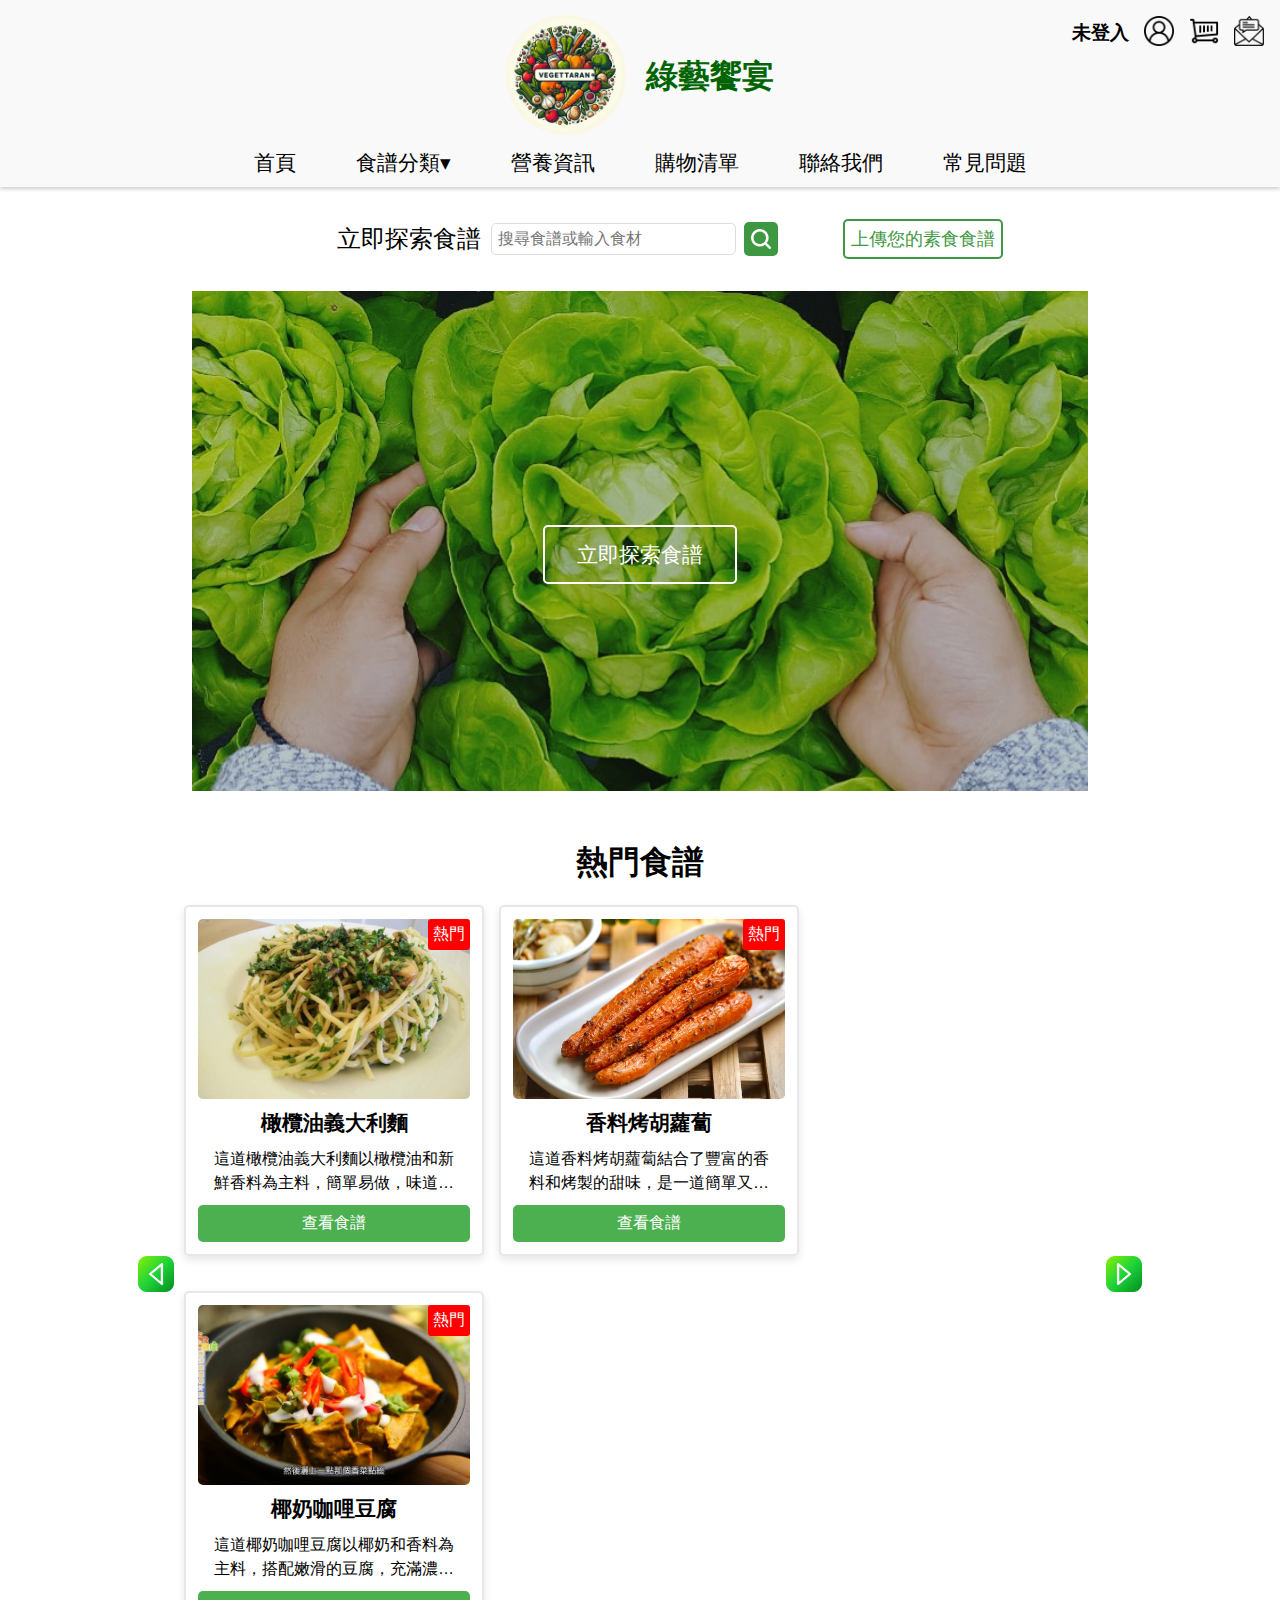
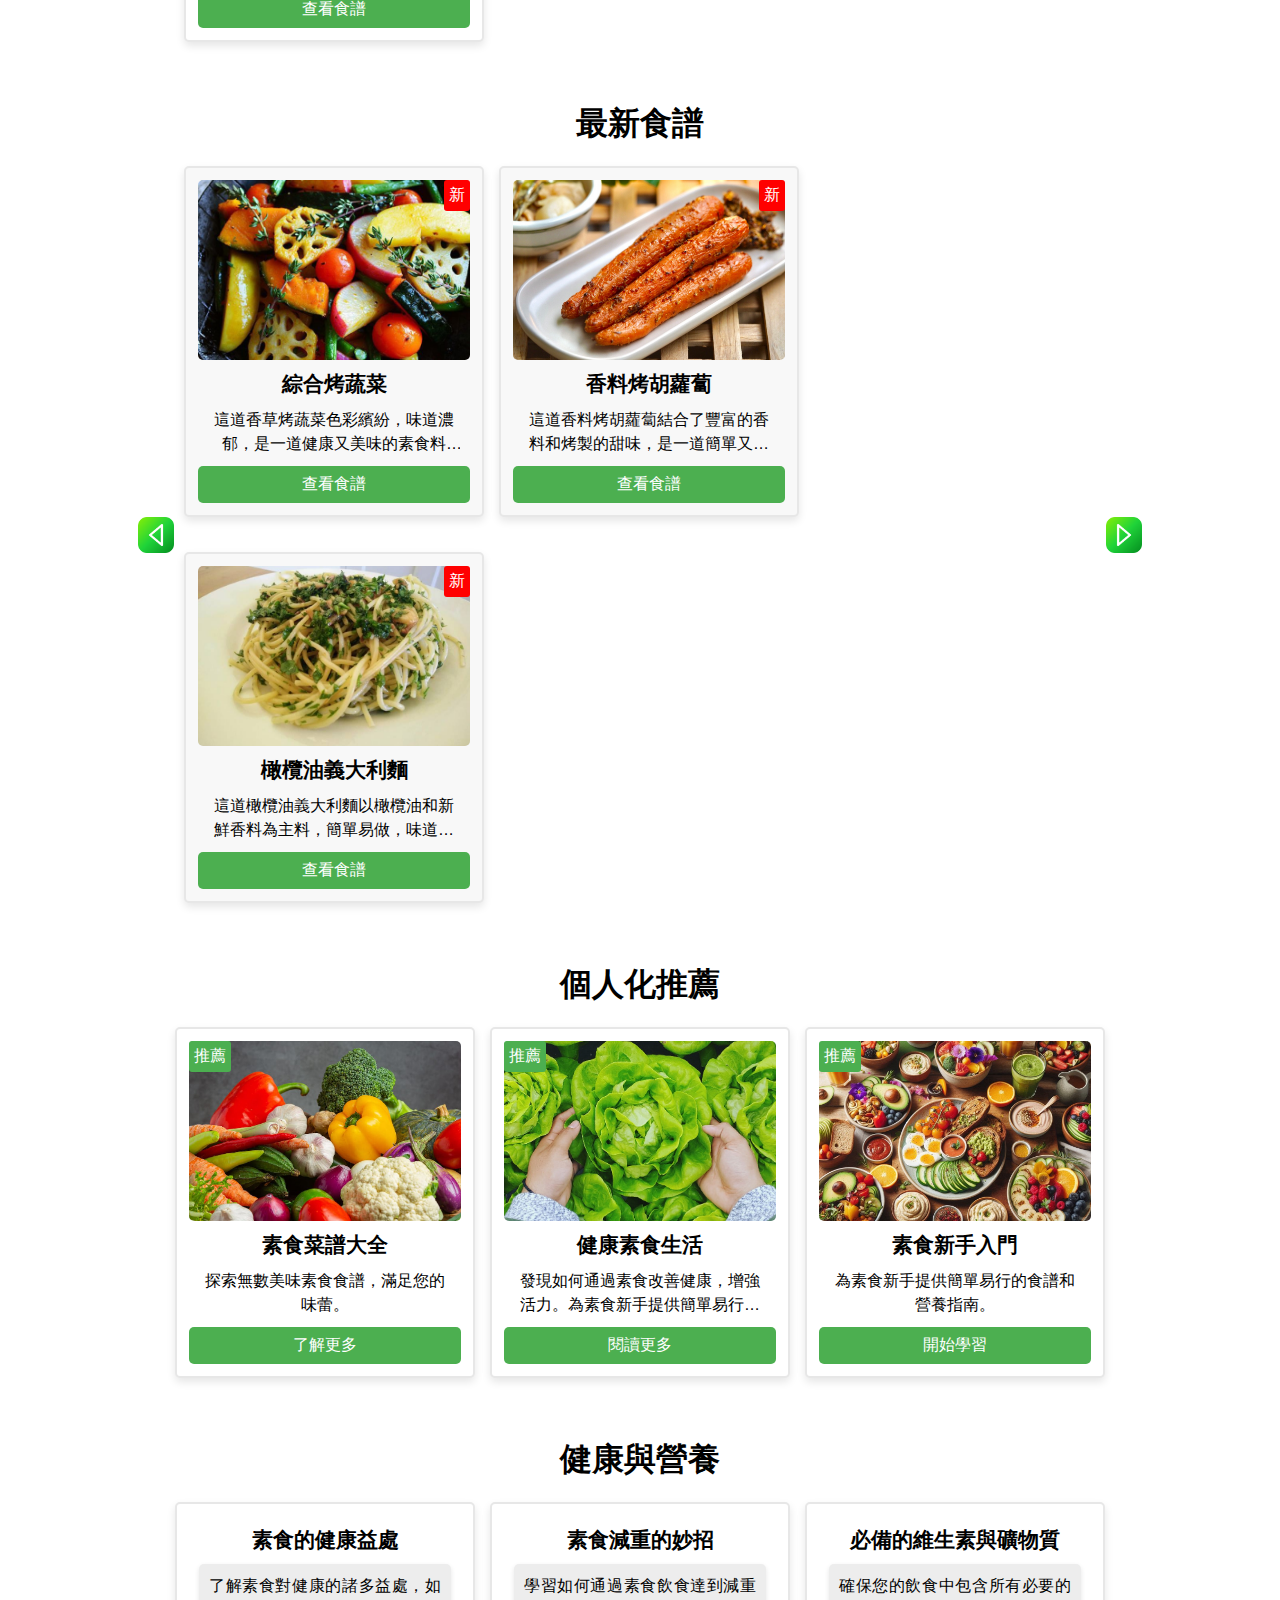
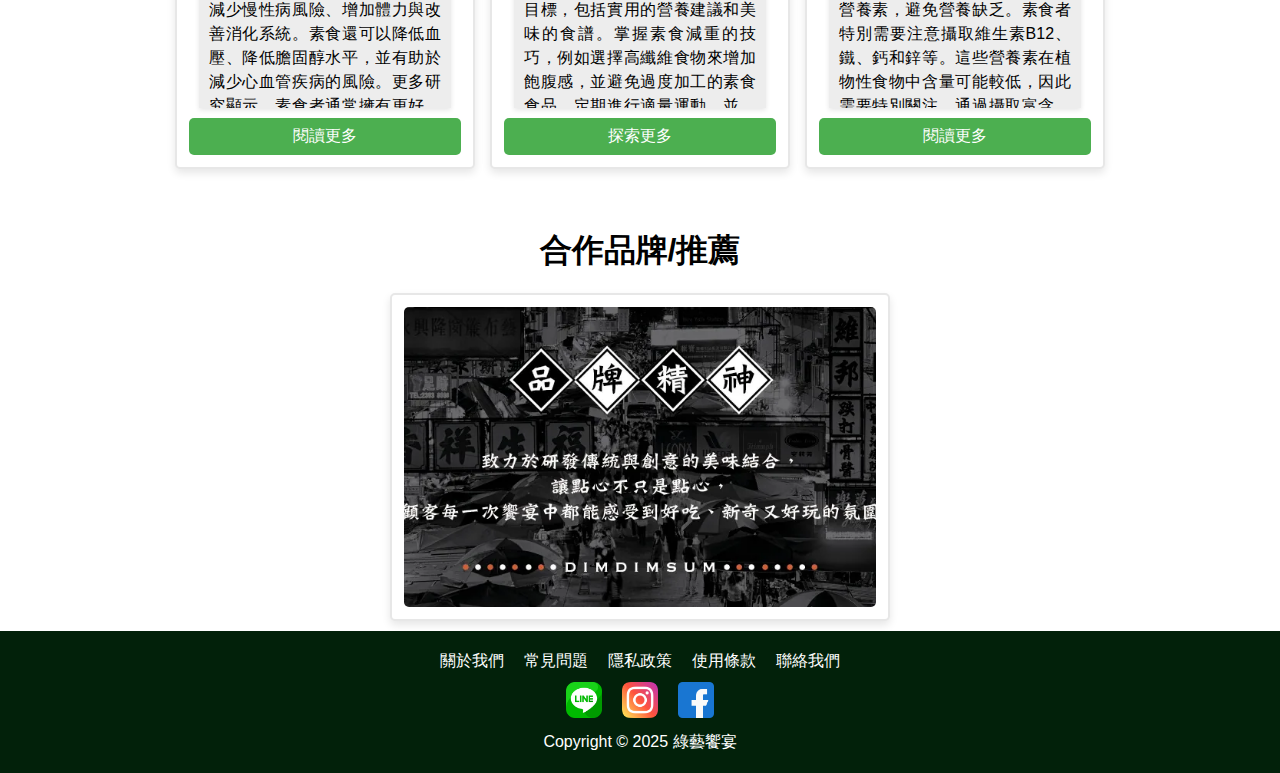
==== index.html @ 337c8415 "修正首頁" ====
<!DOCTYPE html>
<html lang="zh-Hant">

<head>
    <meta charset="UTF-8">
    <meta name="viewport" content="width=device-width, initial-scale=1.0">
    <meta name="description" content="綠藝饗宴 - 最佳素食食譜平台">
    <title>首頁 - 綠藝饗宴</title>
    <link rel="stylesheet" href="./CSS/style.css">
</head>

<body>
    <!-- 頁首 -->
    <header>
        <!-- Modal Container 透過點擊按鈕開啟 登入、註冊 視窗 -->
        <div class="modal-container">
            <!-- 登入 Modal -->
            <div id="login-modal" class="modal">
                <div class="modal-content">
                    <button class="close-btn" aria-label="Close">&times;</button>
                    <h2>登入</h2>
                    <form id="login-form">
                        <div class="form-group">
                            <label for="login-email">電子郵件:</label>
                            <input type="email" id="login-email" maxlength="100" required>
                        </div>
                        <div class="form-group">
                            <label for="login-password">密碼:</label>
                            <input type="password" id="login-password" maxlength="20" required>
                        </div>
                        <button type="submit" class="btn-primary">登入</button>
                    </form>
                    <p>尚未註冊嗎？ <button id="show-register">註冊</button></p>
                </div>
            </div>

            <!-- 註冊 Modal -->
            <div id="register-modal" class="modal">
                <div class="modal-content">
                    <button class="close-btn" aria-label="Close">&times;</button>
                    <h2>註冊</h2>
                    <form id="register-form">
                        <div class="form-group">
                            <label for="reg-username">姓名:</label>
                            <input type="text" id="reg-username" maxlength="20" required>
                        </div>
                        <div class="form-group">
                            <label for="reg-email">電子郵件:</label>
                            <input type="email" id="reg-email" maxlength="50" required>
                            <span id="email-error" class="error-message"></span>
                        </div>
                        <div class="form-group">
                            <label for="reg-password">密碼:</label>
                            <input type="password" id="reg-password" maxlength="20" required>
                        </div>
                        <div class="form-group">
                            <label for="reg-password">確認密碼:</label>
                            <input type="password" id="confirm-password" maxlength="20" required>
                        </div>
                        <button type="submit" class="btn-primary">註冊</button>
                    </form>
                    <p>已有帳號？ <button id="show-login">登入</button></p>
                </div>
            </div>
        </div>

        <!-- 透過點擊按鈕開啟 垃圾桶 -->
        <div id="trash-modal" class="modal">
            <div class="modal-content">
                <button class="close-btn" aria-label="Close">&times;</button>
                <div id="trash-recipes"><!-- 動態生成多個 trash-item 項目 --></div>
            </div>
        </div>

        <!-- 導覽列 -->
        <nav class="nav-container">

            <!-- 漢堡按鈕 -->
            <div id="hamburger-menu">
                <span></span>
                <span></span>
                <span></span>
            </div>

            <!-- 第一列 -->
            <div class="member-menu">
                <span class="login-status"></span>
                <button class="login-out"></button>
                <button class="login-register">
                    <img class="login-singup" src="./img/icons/user.png" alt="登入註冊" />
                    <span class="tooltip">登入註冊</span>
                </button>
                <button class="shopping-cart">
                    <img src="./img/icons/shopping-cart.png" alt="購物車">
                    <span class="tooltip">購物車</span>
                </button>
                <button class="message">
                    <img src="./img/icons/message.png" alt="聯絡我們">
                    <span class="tooltip">聯絡我們</span>
                </button>
            </div>

            <!-- 第二列 -->
            <div class="logo-container">
                <a href="./index.html"><img class="logo" src="./img/vegetable_LOGO.jpg" alt="綠藝饗宴 LOGO"></a>
                <a href="./index.html">
                    <h1 class="site-title">綠藝饗宴</h1>
                </a>
            </div>

            <!-- 第三列 -->
            <div class="menu-container">
                <ul class="main-menu">
                    <li><a href="./index.html">首頁</a></li>
                    <li id="dropdown" class="dropdown">
                        <a href="#" class="recipe-category">食譜分類<span class="arrow">&#9662;</span></a>
                        <ul class="submenu">
                            <li><a href="./HTML/recipeSelector.html?category=早餐">早餐</a></li>
                            <li><a href="./HTML/recipeSelector.html?category=飯">飯</a></li>
                            <li><a href="./HTML/recipeSelector.html?category=麵">麵</a></li>
                            <li><a href="./HTML/recipeSelector.html?category=米粉">米粉</a></li>
                            <li><a href="./HTML/recipeSelector.html?category=蔬菜">蔬菜</a></li>
                            <li><a href="./HTML/recipeSelector.html?category=鹹點">鹹點</a></li>
                            <li><a href="./HTML/recipeSelector.html?category=甜點">甜點</a></li>
                        </ul>
                    </li>
                    <li class="submenu-open"><a href="#">營養資訊</a></li>
                    <li><a href="#">購物清單</a></li>
                    <li><a href="#">聯絡我們</a></li>
                    <li><a href="#">常見問題</a></li>
                </ul>
            </div>

            <!-- 介面小於768px 整合選單 -->
            <div class="combint-background"></div>
            <div class="combint-menu">
                <!-- 第一列: 會員相關選單 -->
                <ul class="combint">
                    <li></li>
                    <li class="combint-status"><span class="login-status"></span><button class="login-out">登出</button>
                    </li>
                    <li class="member">
                        <button class="login-register">
                            <img class="login-singup" src="./img/icons/user.png" alt="登入註冊" />
                            <span class="user-state tooltip">登入註冊</span>
                        </button>
                        <button class="shopping-cart">
                            <img src="./img/icons/shopping-cart.png" alt="購物車">
                            <span class="tooltip">購物車</span>
                        </button>
                        <button class="message">
                            <img src="./img/icons/message.png" alt="聯絡我們">
                            <span class="tooltip">聯絡我們</span>
                        </button>
                    </li>
                    <!-- 第三列: 原本的主選單 -->
                    <div class="main">
                        <li><a href="./index.html">首頁</a></li>
                        <li id="dropdown-btn">
                            <a href="#" class="recipe-category">食譜分類&#9662;</a>
                            <ul class="submenu">
                                <li><a href="./HTML/recipeSelector.html?category=早餐">早餐</a></li>
                                <li><a href="./HTML/recipeSelector.html?category=飯">飯</a></li>
                                <li><a href="./HTML/recipeSelector.html?category=麵">麵</a></li>
                                <li><a href="./HTML/recipeSelector.html?category=米粉">米粉</a></li>
                                <li><a href="./HTML/recipeSelector.html?category=蔬菜">蔬菜</a></li>
                                <li><a href="./HTML/recipeSelector.html?category=鹹點">鹹點</a></li>
                                <li><a href="./HTML/recipeSelector.html?category=甜點">甜點</a></li>
                            </ul>
                        </li>
                        <li class="submenu-open"><a href="#">營養資訊</a></li>
                        <li><a href="#">購物清單</a></li>
                        <li><a href="#">聯絡我們</a></li>
                        <li><a href="#">常見問題</a></li>
                    </div>
                </ul>
            </div>

        </nav>

        <!-- 第四列 -->
        <div class="recipe-actions">
            <!-- 搜尋區塊 -->
            <div class="search-container">
                <label>立即探索食譜</label>
                <form id="globalSearchForm">
                    <input type="text" id="search-input" name="search" placeholder="搜尋食譜或輸入食材" />
                    <button type="button" id="clear-btn" aria-label="清除">×</button>
                    <button type="submit" id="search-btn">
                        <img class="search-icon" src="./img/icons/search.png" alt="搜尋" />
                    </button>
                </form>
            </div>
            <!-- 上傳食譜 -->
            <a class="upload-button" href="./HTML/uploadRecipe.html">上傳您的素食食譜</a>
        </div>

        <!-- 主打橫幅 -->
        <div class="hero-banner">
            <div class="overlay"></div>
            <div class="hero-content">
                <a href="./HTML/recipeSelector.html" class="cta-button">立即探索食譜</a>
            </div>
        </div>
    </header>

    <!-- 主內容 -->
    <div class="content-container">

        <!-- 熱門食譜 -->
        <section class="recommended-recipes">
            <h3>熱門食譜</h3>
            <div class="recipe-cards-container">
                <img class="prev-button" src="./img/icons/left-arrow.png" alt="">
                <div class="recipe-cards" id="top-recipe-container"><!-- 動態建立熱門食譜卡片 --></div>
                <img class="next-button" src="./img/icons/right-arrow.png" alt="">
            </div>
        </section>

        <!-- 最新食譜 -->
        <section class="new-recipes">
            <h3>最新食譜</h3>
            <div class="recipe-cards-container">
                <img class="new-prev-button" src="./img/icons/left-arrow.png" alt="">
                <div class="recipe-cards" id="new-recipe-container"><!-- 動態建立最新食譜卡片 --></div>
                <img class="new-next-button" src="./img/icons/right-arrow.png" alt="">
            </div>
        </section>

        <!-- 個人化推薦 -->
        <section class="personalized-recommendations">
            <h3>個人化推薦</h3>
            <!-- 推薦卡片 -->
            <div class="recommendation-cards">
                <!-- 推薦卡片 1 -->
                <div class="recommendation-card">
                    <img src="./img/vegetable_container1.jpg" alt="素食菜譜">
                    <h4>素食菜譜大全</h4>
                    <p>探索無數美味素食食譜，滿足您的味蕾。</p>
                    <a href="#" class="recommendation-link">了解更多</a>
                </div>
                <!-- 推薦卡片 2 -->
                <div class="recommendation-card">
                    <img src="./img/banner1.jpeg" alt="健康生活">
                    <h4>健康素食生活</h4>
                    <p>發現如何通過素食改善健康，增強活力。為素食新手提供簡單易行的食譜和營養指南。</p>
                    <a href="#" class="recommendation-link">閱讀更多</a>
                </div>
                <!-- 推薦卡片 3 -->
                <div class="recommendation-card">
                    <img src="./img/breakfast01.jpg" alt="素食新手">
                    <h4>素食新手入門</h4>
                    <p>為素食新手提供簡單易行的食譜和營養指南。</p>
                    <a href="#" class="recommendation-link">開始學習</a>
                </div>
            </div>
        </section>

        <!-- 健康與營養 -->
        <section class="health-nutrition">
            <h3>健康與營養</h3>
            <div class="health-articles">
                <!-- 健康文章 1 -->
                <div class="health-article">
                    <h4>素食的健康益處</h4>
                    <p>了解素食對健康的諸多益處，如減少慢性病風險、增加體力與改善消化系統。素食還可以降低血壓、降低膽固醇水平，並有助於減少心血管疾病的風險。更多研究顯示，素食者通常擁有更好的心理健康狀況，降低焦慮和抑鬱的發生率。
                    </p>
                    <a href="#" class="article-link">閱讀更多</a>
                </div>
                <!-- 健康文章 2 -->
                <div class="health-article">
                    <h4>素食減重的妙招</h4>
                    <p>學習如何通過素食飲食達到減重目標，包括實用的營養建議和美味的食譜。掌握素食減重的技巧，例如選擇高纖維食物來增加飽腹感，並避免過度加工的素食食品。定期進行適量運動，並結合均衡的素食飲食，您將能夠更快實現理想體重。
                    </p>
                    <a href="#" class="article-link">探索更多</a>
                </div>
                <!-- 健康文章 3 -->
                <div class="health-article">
                    <h4>必備的維生素與礦物質</h4>
                    <p>確保您的飲食中包含所有必要的營養素，避免營養缺乏。素食者特別需要注意攝取維生素B12、鐵、鈣和鋅等。這些營養素在植物性食物中含量可能較低，因此需要特別關注。通過攝取富含這些營養素的食物或考慮補充劑，您可以保持健康和活力。
                    </p>
                    <a href="#" class="article-link">閱讀更多</a>
                </div>
                <!-- 健康文章 4 -->
                <!-- <div class="health-article">
                    <h4>素食飲食中的蛋白質來源</h4>
                    <p>發現最佳的植物性蛋白質來源，幫助您維持健康、強壯的身體。植物性蛋白質豐富的食物包括豆類、堅果、種子、全穀類和豆腐等。這些食物不僅富含蛋白質，還含有其他重要的營養素，如纖維、維生素和礦物質。瞭解如何均衡攝取這些食物，確保您每天獲得足夠的蛋白質和營養。
                    </p>
                    <a href="#" class="article-link">了解更多</a>
                </div> -->
            </div>
        </section>

        <!-- 合作品牌/推薦 -->
        <section class="partners">
            <h3>合作品牌/推薦</h3>
            <div class="partner-logos">
                <!-- 合作品牌 -->
                <div class="partner-logo">
                    <img src="./img/1296x.jpg" alt="合作品牌">
                </div>
                <!-- 添加更多合作品牌 -->
            </div>
        </section>
    </div>

    <!-- 回到頂部按鈕 -->
    <img id="back-to-top" class="up-arrow" src="./img/icons/up-arrow_11044298.png" alt="回到頂部">

    <!-- 頁尾 -->
    <footer>
        <div class="footer-container">
            <div class="footer-links"> <a href="#">關於我們</a> <a href="#">常見問題</a> <a href="#">隱私政策</a> <a
                    href="#">使用條款</a> <a href="#">聯絡我們</a> </div>
            <div class="social-media-icons"> <a href="#"><img class="icon" style="color: green;"
                        src="./img/icons/line.png" alt="Line"></a> <a href="#"><img class="icon" style="color: green;"
                        src="./img/icons/instagram.png" alt="Instagram"></a> <a href="#"><img class="icon"
                        style="color: green;" src="./img/icons/facebook.png" alt="Facebook"></a> </div>
            <p>Copyright &copy; 2025 綠藝饗宴</p>
        </div>
    </footer>
    <script src="./JS/index.js"></script>
</body>

</html>
---- CSS/style.css ----
@import './all.css';
/* 共同樣式 */

/* 內容區塊 */
.content-container {
    margin: 0 10%;
}

/* 主打橫幅 */
.hero-banner {
    background-image: url('../img/banner1.jpeg');
    height: 500px;
    background-size: cover;
    background-position: center;
    position: relative;
    margin: 0 15%;
}

/* 遮罩效果 */
.overlay {
    position: absolute;
    top: 0;
    left: 0;
    right: 0;
    bottom: 0;
    background: rgba(0, 0, 0, 0.2);
}

.hero-content {
    position: relative;
    top: 50%;
    text-align: center;
}

/* 主打橫幅按鈕 */
.cta-button {
    z-index: 10;
    color: white;
    background-color: transparent;
    border: 2px solid white;
    padding: 16px 32px;
    text-decoration: none;
    font-size: 1.3em;
    border-radius: 5px;
}

.cta-button:hover {
    background-color: #327a35;
    transition: background-color 0.5s;
}

/* 卡片設定 */
.cards-container {
    position: relative;
    display: flex;
    align-items: center;
    justify-content: center;
}

section {
    margin-top: 40px;
}
section h3 {
    font-size: 2em;
    margin: 10px;
}

.recipe-cards-container {
    display: flex;
    align-items: center;
}

.prev-button,
.next-button,
.new-prev-button,
.new-next-button {
    width: 40px;
    margin: 0 10px;
}

.recommended-recipes,
.new-recipes,
.personalized-recommendations,
.health-nutrition,
.partners {
    display: flex;
    flex-direction: column;
    align-items: center;
    text-align: center;
}

.recipe-cards,
.new-recipe-cards,
.recommendation-cards,
.health-articles,
.partner-logos {
    display: flex;
    flex-wrap: wrap;
    gap: 15px;
}

.recipe-card,
.new-recipe-card,
.recommendation-card,
.health-article {
    margin: 10px 0;
    padding: 12px;
    border: 2px solid #e7e7e7;
    border-radius: 5px;
    width: 300px;
    background-color: white;
    display: flex;
    flex-direction: column;
    justify-content: space-between;
    box-shadow: 0 4px 8px rgba(0, 0, 0, 0.1);
}

.partner-logo {
    margin: 10px 0;
    padding: 12px;
    border: 2px solid #e7e7e7;
    border-radius: 5px;
    width: 500px;
    background-color: white;
    display: flex;
    flex-direction: column;
    justify-content: space-between;
    box-shadow: 0 4px 8px rgba(0, 0, 0, 0.1);
}

.recipe-card:hover,
.new-recipe-card:hover,
.recommendation-card:hover,
.health-article:hover,
.partner-logo:hover {
    box-shadow: 0 8px 16px rgba(0, 0, 0, 0.2);
}

.recipe-card h4,
.new-recipe-card h4,
.recommendation-card h4,
.health-article h4,
.partner-logo h4 {
    font-size: 1.3em;
    margin-top: 10px;
}

.recipe-card p,
.new-recipe-card p,
.recommendation-card p,
.partner-logo p {
    margin: 10px;

    max-height: 3em;
    /* 每行 1.5em */
    line-height: 1.5em;

    display: -webkit-box;
    -webkit-line-clamp: 2;
    -webkit-box-orient: vertical;
    overflow: hidden;
}

.health-article p {
    margin: 10px;
    padding: 10px;
    text-align: justify;
    line-height: 1.5;
    /* 增加行間距 */
    background-color: #ededed;
    border-radius: 5px 5px 0 0;
    box-shadow: 0 2px 5px rgba(0, 0, 0, 0.1);

    max-height: 9em;
    /* 6 行，每行 1.5em */
    display: -webkit-box;
    -webkit-line-clamp: 6;
    -webkit-box-orient: vertical;
    overflow: hidden;
}

.recipe-card img,
.new-recipe-card img,
.recommendation-card img {
    width: 100%;
    height: 180px;
    border-radius: 5px;
    object-fit: cover;
    transition: transform 0.3s ease, filter 0.3s ease;
}

.partner-logo img {
    width: 100%;
    height: 300px;
    border-radius: 5px;
    object-fit: cover;
    transition: transform 0.3s ease, filter 0.3s ease;
}

.image-not-found {
    border: 1px solid #ccc;
}

.recipe-card:hover img,
.new-recipe-card:hover img,
.partner-logo:hover img {
    transform: scale(1.03);
    filter: brightness(1.05);
}

.recipe-link,
.post-link,
.recommendation-link,
.article-link,
.partner-link {
    text-decoration: none;
    background-color: #4CAF50;
    color: white;
    padding: 8px;
    border-radius: 5px;
    margin-top: auto;
    transition: background-color 0.3s, transform 0.3s;
}

/* 卡片切換按鈕 */
.prev-button,
.next-button,
.new-prev-button,
.new-next-button {
    width: 36px;
    cursor: pointer;
}

/* 熱門食譜 */
.recipe-card {
    position: relative;
}

.recipe-card::after {
    content: "熱門";
    color: white;
    background-color: red;
    padding: 5px;
    border-radius: 3px;
    position: absolute;
    top: 12px;
    right: 12px;
}

/* 最新食譜 */
.new-recipe-card {
    position: relative;
    background-color: #f8f8f8;
}

.new-recipe-card::after {
    content: "新";
    color: white;
    background-color: red;
    padding: 5px;
    border-radius: 3px;
    position: absolute;
    top: 12px;
    right: 12px;
}

/* 個人化推薦 */
.recommendation-card {
    transition: transform 0.3s ease;
}

.recommendation-card:hover {
    transform: translateY(-5px);
}

.recommendation-card {
    position: relative;
}

.recommendation-card::before {
    content: "推薦";
    background-color: #4CAF50;
    color: white;
    padding: 5px;
    border-radius: 3px;
    position: absolute;
    top: 12px;
    left: 12px;
}

/* 健康與營養 */
/* 合作品牌/推薦 */
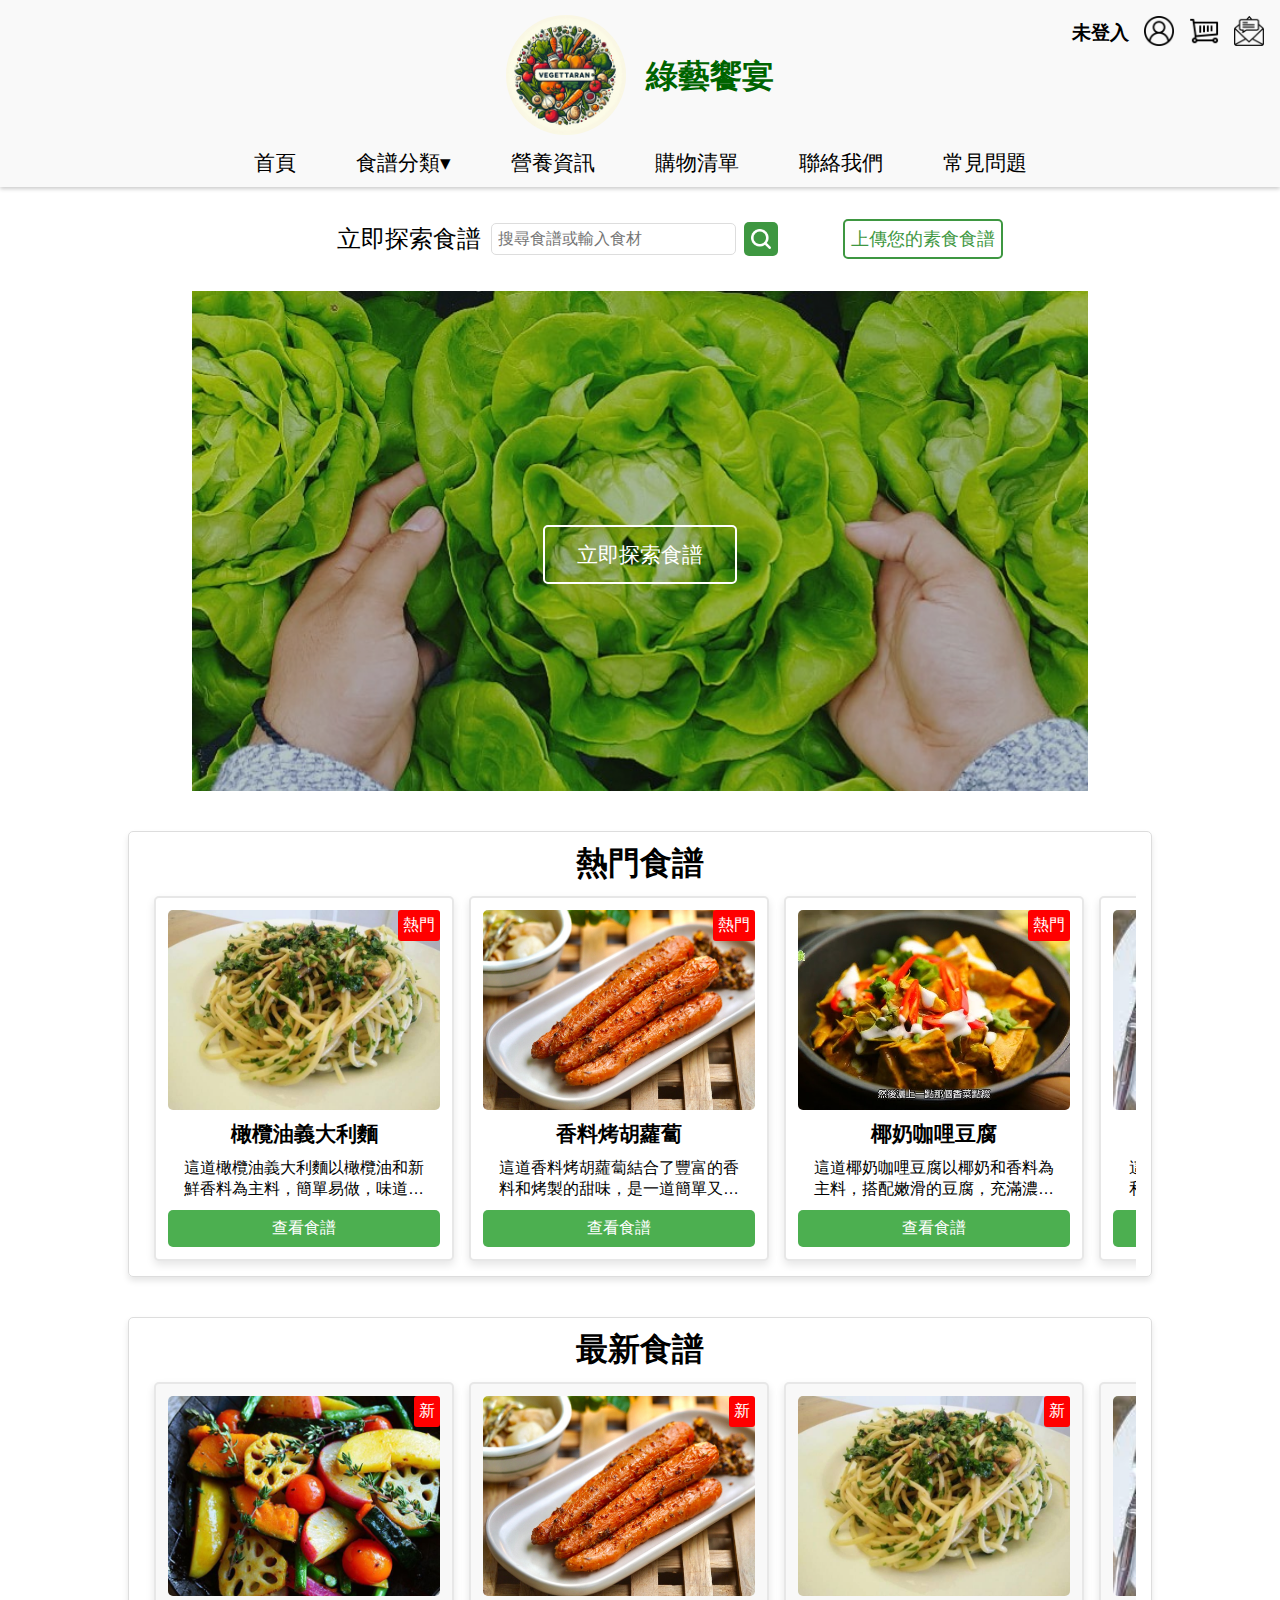
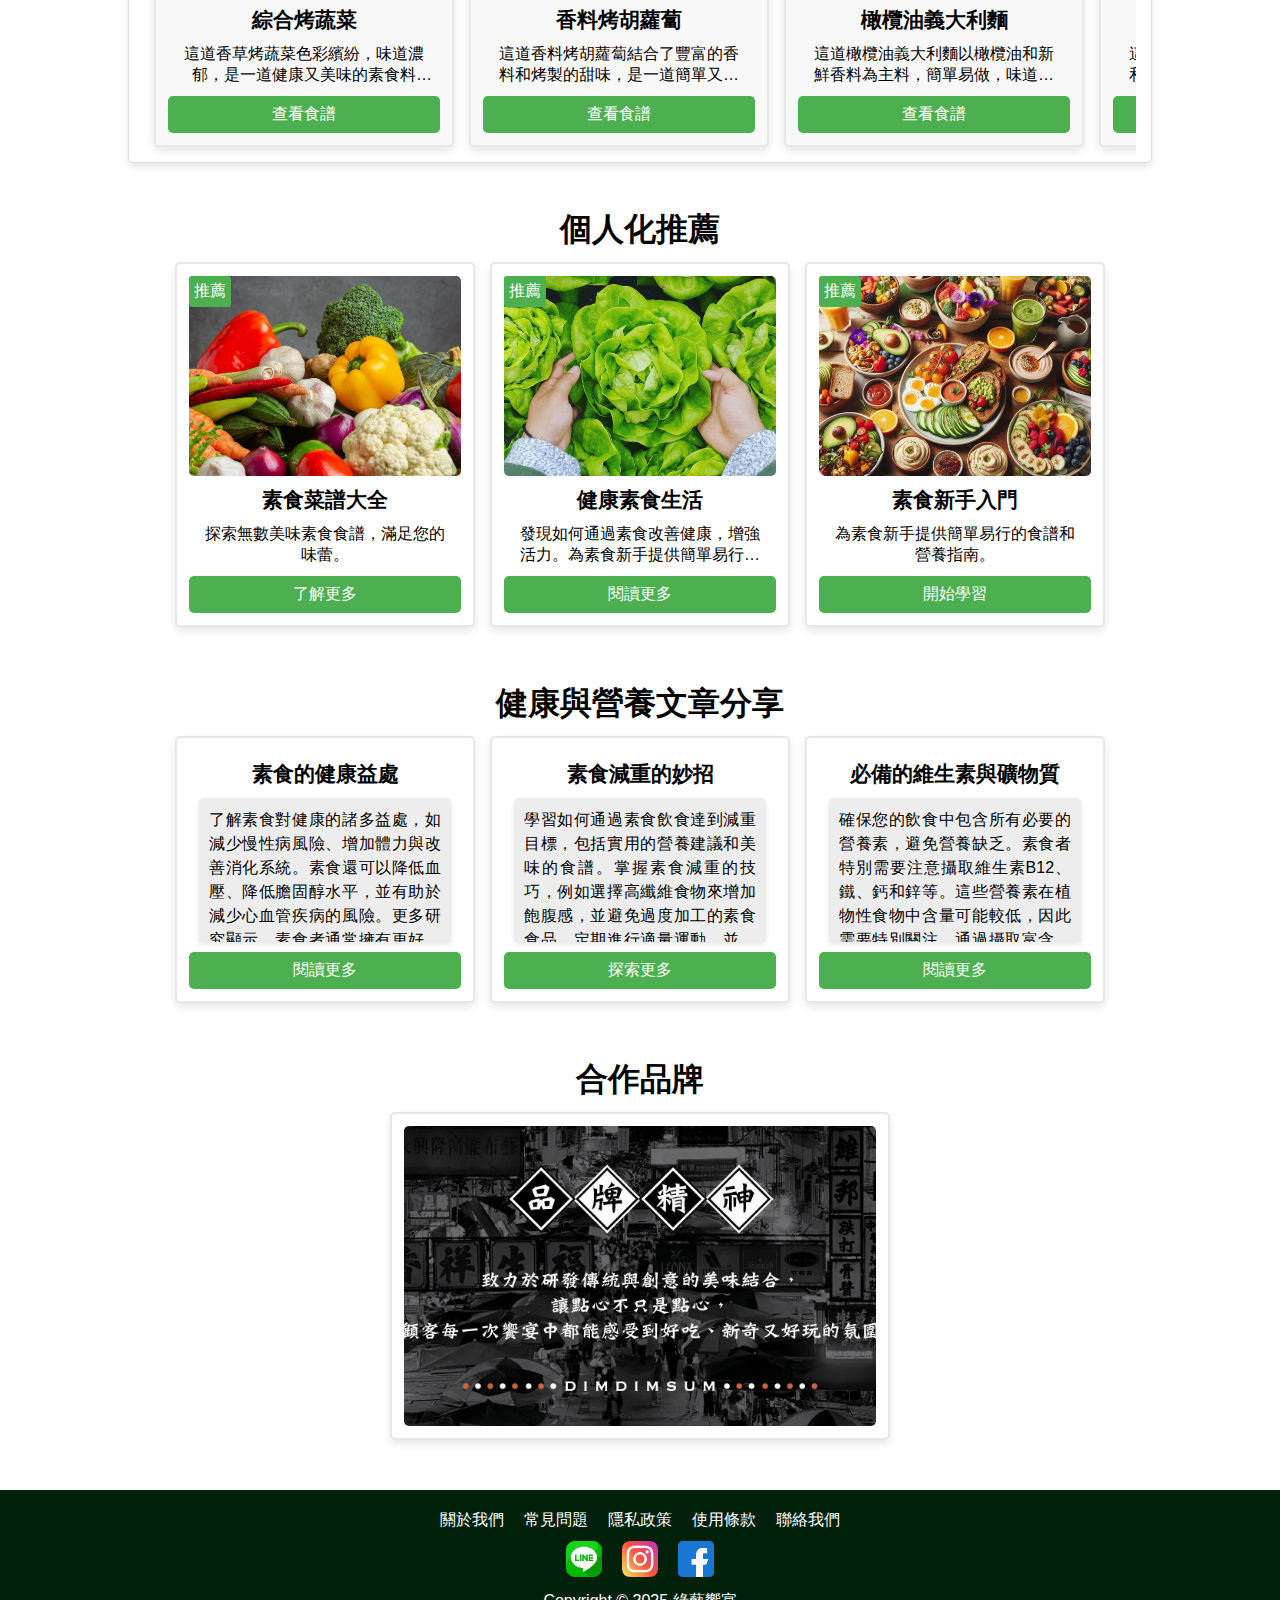
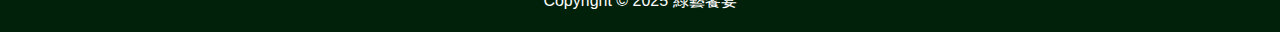
==== commit 08bacbb4: "首頁更改卡片切換方式" ====
--- a/index.html
+++ b/index.html
@@ -6,6 +6,7 @@
     <meta name="viewport" content="width=device-width, initial-scale=1.0">
     <meta name="description" content="綠藝饗宴 - 最佳素食食譜平台">
     <title>首頁 - 綠藝饗宴</title>
+    <link rel="icon" href="./veggie-leaf.ico" type="image/x-icon">
     <link rel="stylesheet" href="./CSS/style.css">
 </head>
 
@@ -209,27 +210,19 @@
 
         <!-- 熱門食譜 -->
         <section class="recommended-recipes">
-            <h3>熱門食譜</h3>
-            <div class="recipe-cards-container">
-                <img class="prev-button" src="./img/icons/left-arrow.png" alt="">
-                <div class="recipe-cards" id="top-recipe-container"><!-- 動態建立熱門食譜卡片 --></div>
-                <img class="next-button" src="./img/icons/right-arrow.png" alt="">
-            </div>
+            <h2>熱門食譜</h2>
+            <div class="recipe-cards-container" id="top-recipe-container"><!-- 動態建立熱門食譜卡片 --></div>
         </section>
 
         <!-- 最新食譜 -->
         <section class="new-recipes">
-            <h3>最新食譜</h3>
-            <div class="recipe-cards-container">
-                <img class="new-prev-button" src="./img/icons/left-arrow.png" alt="">
-                <div class="recipe-cards" id="new-recipe-container"><!-- 動態建立最新食譜卡片 --></div>
-                <img class="new-next-button" src="./img/icons/right-arrow.png" alt="">
-            </div>
+            <h2>最新食譜</h2>
+            <div class="recipe-cards-container" id="new-recipe-container"><!-- 動態建立最新食譜卡片 --></div>
         </section>
 
         <!-- 個人化推薦 -->
         <section class="personalized-recommendations">
-            <h3>個人化推薦</h3>
+            <h2>個人化推薦</h2>
             <!-- 推薦卡片 -->
             <div class="recommendation-cards">
                 <!-- 推薦卡片 1 -->
@@ -258,7 +251,7 @@
 
         <!-- 健康與營養 -->
         <section class="health-nutrition">
-            <h3>健康與營養</h3>
+            <h2>健康與營養文章分享</h2>
             <div class="health-articles">
                 <!-- 健康文章 1 -->
                 <div class="health-article">
@@ -293,13 +286,12 @@
 
         <!-- 合作品牌/推薦 -->
         <section class="partners">
-            <h3>合作品牌/推薦</h3>
+            <h2>合作品牌</h2>
             <div class="partner-logos">
                 <!-- 合作品牌 -->
                 <div class="partner-logo">
                     <img src="./img/1296x.jpg" alt="合作品牌">
                 </div>
-                <!-- 添加更多合作品牌 -->
             </div>
         </section>
     </div>
@@ -319,6 +311,7 @@
             <p>Copyright &copy; 2025 綠藝饗宴</p>
         </div>
     </footer>
+    <script src="./JS/all.js"></script>
     <script src="./JS/index.js"></script>
 </body>
 
--- a/CSS/style.css
+++ b/CSS/style.css
@@ -1,10 +1,5 @@
 @import './all.css';
 /* 共同樣式 */
-
-/* 內容區塊 */
-.content-container {
-    margin: 0 10%;
-}
 
 /* 主打橫幅 */
 .hero-banner {
@@ -49,83 +44,72 @@
     transition: background-color 0.5s;
 }
 
-/* 卡片設定 */
-.cards-container {
-    position: relative;
-    display: flex;
-    align-items: center;
-    justify-content: center;
-}
-
-section {
-    margin-top: 40px;
-}
-section h3 {
-    font-size: 2em;
-    margin: 10px;
-}
-
-.recipe-cards-container {
-    display: flex;
-    align-items: center;
-}
-
-.prev-button,
-.next-button,
-.new-prev-button,
-.new-next-button {
-    width: 40px;
-    margin: 0 10px;
-}
-
-.recommended-recipes,
-.new-recipes,
-.personalized-recommendations,
-.health-nutrition,
-.partners {
+/* 主內容區塊 */
+.content-container {
+    margin: 40px 10%;
     display: flex;
     flex-direction: column;
+    gap: 40px;
     align-items: center;
     text-align: center;
 }
 
-.recipe-cards,
-.new-recipe-cards,
+.content-container h2 {
+    margin-top: 5px;
+    font-size: 2em;
+}
+
+/* 推薦與最新區塊 */
+.recommended-recipes,
+.new-recipes {
+    padding: 5px 15px;
+    border: 1px solid #ddd;
+    border-radius: 5px;
+    box-shadow: 0 4px 6px rgba(0, 0, 0, 0.1);
+    width: 100%;
+}
+
+.recipe-cards-container {
+    display: flex;
+    gap: 15px;
+    padding: 10px 10px;
+    overflow-x: auto;
+    cursor: grab;
+    scrollbar-width: none;
+}
+
+/* 隱藏滾動條 */
+.recipe-cards::-webkit-scrollbar,
+.new-recipe-cards::-webkit-scrollbar {
+    display: none;
+}
+
+/* 個人化、健康與營養、合作品牌區塊 */
 .recommendation-cards,
 .health-articles,
 .partner-logos {
     display: flex;
-    flex-wrap: wrap;
     gap: 15px;
-}
-
+    margin: 10px 0;
+}
+
+/* 卡片設定 */
 .recipe-card,
 .new-recipe-card,
 .recommendation-card,
-.health-article {
-    margin: 10px 0;
+.health-article,
+.partner-logo {
+    width: 300px;
+    flex: 0 0 auto;
+    border: 2px solid #e7e7e7;
     padding: 12px;
-    border: 2px solid #e7e7e7;
-    border-radius: 5px;
-    width: 300px;
+    border-radius: 5px;
     background-color: white;
     display: flex;
     flex-direction: column;
     justify-content: space-between;
     box-shadow: 0 4px 8px rgba(0, 0, 0, 0.1);
-}
-
-.partner-logo {
-    margin: 10px 0;
-    padding: 12px;
-    border: 2px solid #e7e7e7;
-    border-radius: 5px;
-    width: 500px;
-    background-color: white;
-    display: flex;
-    flex-direction: column;
-    justify-content: space-between;
-    box-shadow: 0 4px 8px rgba(0, 0, 0, 0.1);
+    transition: transform 0.2s, box-shadow 0.2s;
 }
 
 .recipe-card:hover,
@@ -133,79 +117,44 @@
 .recommendation-card:hover,
 .health-article:hover,
 .partner-logo:hover {
-    box-shadow: 0 8px 16px rgba(0, 0, 0, 0.2);
+    transform: scale(1.01);
+    box-shadow: 0 6px 8px rgba(0, 0, 0, 0.3);
 }
 
 .recipe-card h4,
 .new-recipe-card h4,
 .recommendation-card h4,
-.health-article h4,
-.partner-logo h4 {
+.health-article h4 {
     font-size: 1.3em;
     margin-top: 10px;
 }
 
 .recipe-card p,
 .new-recipe-card p,
-.recommendation-card p,
-.partner-logo p {
+.recommendation-card p {
     margin: 10px;
-
-    max-height: 3em;
-    /* 每行 1.5em */
-    line-height: 1.5em;
-
     display: -webkit-box;
     -webkit-line-clamp: 2;
     -webkit-box-orient: vertical;
     overflow: hidden;
 }
 
-.health-article p {
-    margin: 10px;
-    padding: 10px;
-    text-align: justify;
-    line-height: 1.5;
-    /* 增加行間距 */
-    background-color: #ededed;
-    border-radius: 5px 5px 0 0;
-    box-shadow: 0 2px 5px rgba(0, 0, 0, 0.1);
-
-    max-height: 9em;
-    /* 6 行，每行 1.5em */
-    display: -webkit-box;
-    -webkit-line-clamp: 6;
-    -webkit-box-orient: vertical;
-    overflow: hidden;
-}
-
 .recipe-card img,
+.new-recipe-card img,
 .new-recipe-card img,
 .recommendation-card img {
     width: 100%;
-    height: 180px;
+    height: 200px;
     border-radius: 5px;
     object-fit: cover;
     transition: transform 0.3s ease, filter 0.3s ease;
 }
 
-.partner-logo img {
-    width: 100%;
-    height: 300px;
-    border-radius: 5px;
-    object-fit: cover;
-    transition: transform 0.3s ease, filter 0.3s ease;
-}
-
-.image-not-found {
-    border: 1px solid #ccc;
-}
-
 .recipe-card:hover img,
 .new-recipe-card:hover img,
+.recommendation-card:hover img,
 .partner-logo:hover img {
-    transform: scale(1.03);
-    filter: brightness(1.05);
+    filter: brightness(1.1);
 }
 
 .recipe-link,
@@ -222,13 +171,8 @@
     transition: background-color 0.3s, transform 0.3s;
 }
 
-/* 卡片切換按鈕 */
-.prev-button,
-.next-button,
-.new-prev-button,
-.new-next-button {
-    width: 36px;
-    cursor: pointer;
+.image-not-found {
+    border: 1px solid #ccc;
 }
 
 /* 熱門食譜 */
@@ -277,7 +221,7 @@
     position: relative;
 }
 
-.recommendation-card::before {
+.recommendation-card::after {
     content: "推薦";
     background-color: #4CAF50;
     color: white;
@@ -289,4 +233,38 @@
 }
 
 /* 健康與營養 */
-/* 合作品牌/推薦 */+.health-article p {
+    margin: 10px;
+    padding: 10px;
+    text-align: justify;
+    line-height: 1.5;
+    background-color: #ededed;
+    border-radius: 5px 5px 0 0;
+    box-shadow: 0 2px 5px rgba(0, 0, 0, 0.1);
+
+    max-height: 9em;
+    display: -webkit-box;
+    -webkit-line-clamp: 6;
+    -webkit-box-orient: vertical;
+    overflow: hidden;
+}
+
+/* 合作品牌/推薦 */
+.partner-logo {
+    padding: 12px;
+    border: 2px solid #e7e7e7;
+    border-radius: 5px;
+    width: 500px;
+    background-color: white;
+    display: flex;
+    flex-direction: column;
+    justify-content: space-between;
+    box-shadow: 0 4px 8px rgba(0, 0, 0, 0.1);
+}
+
+.partner-logo img {
+    width: 100%;
+    height: 300px;
+    border-radius: 5px;
+    object-fit: cover;
+}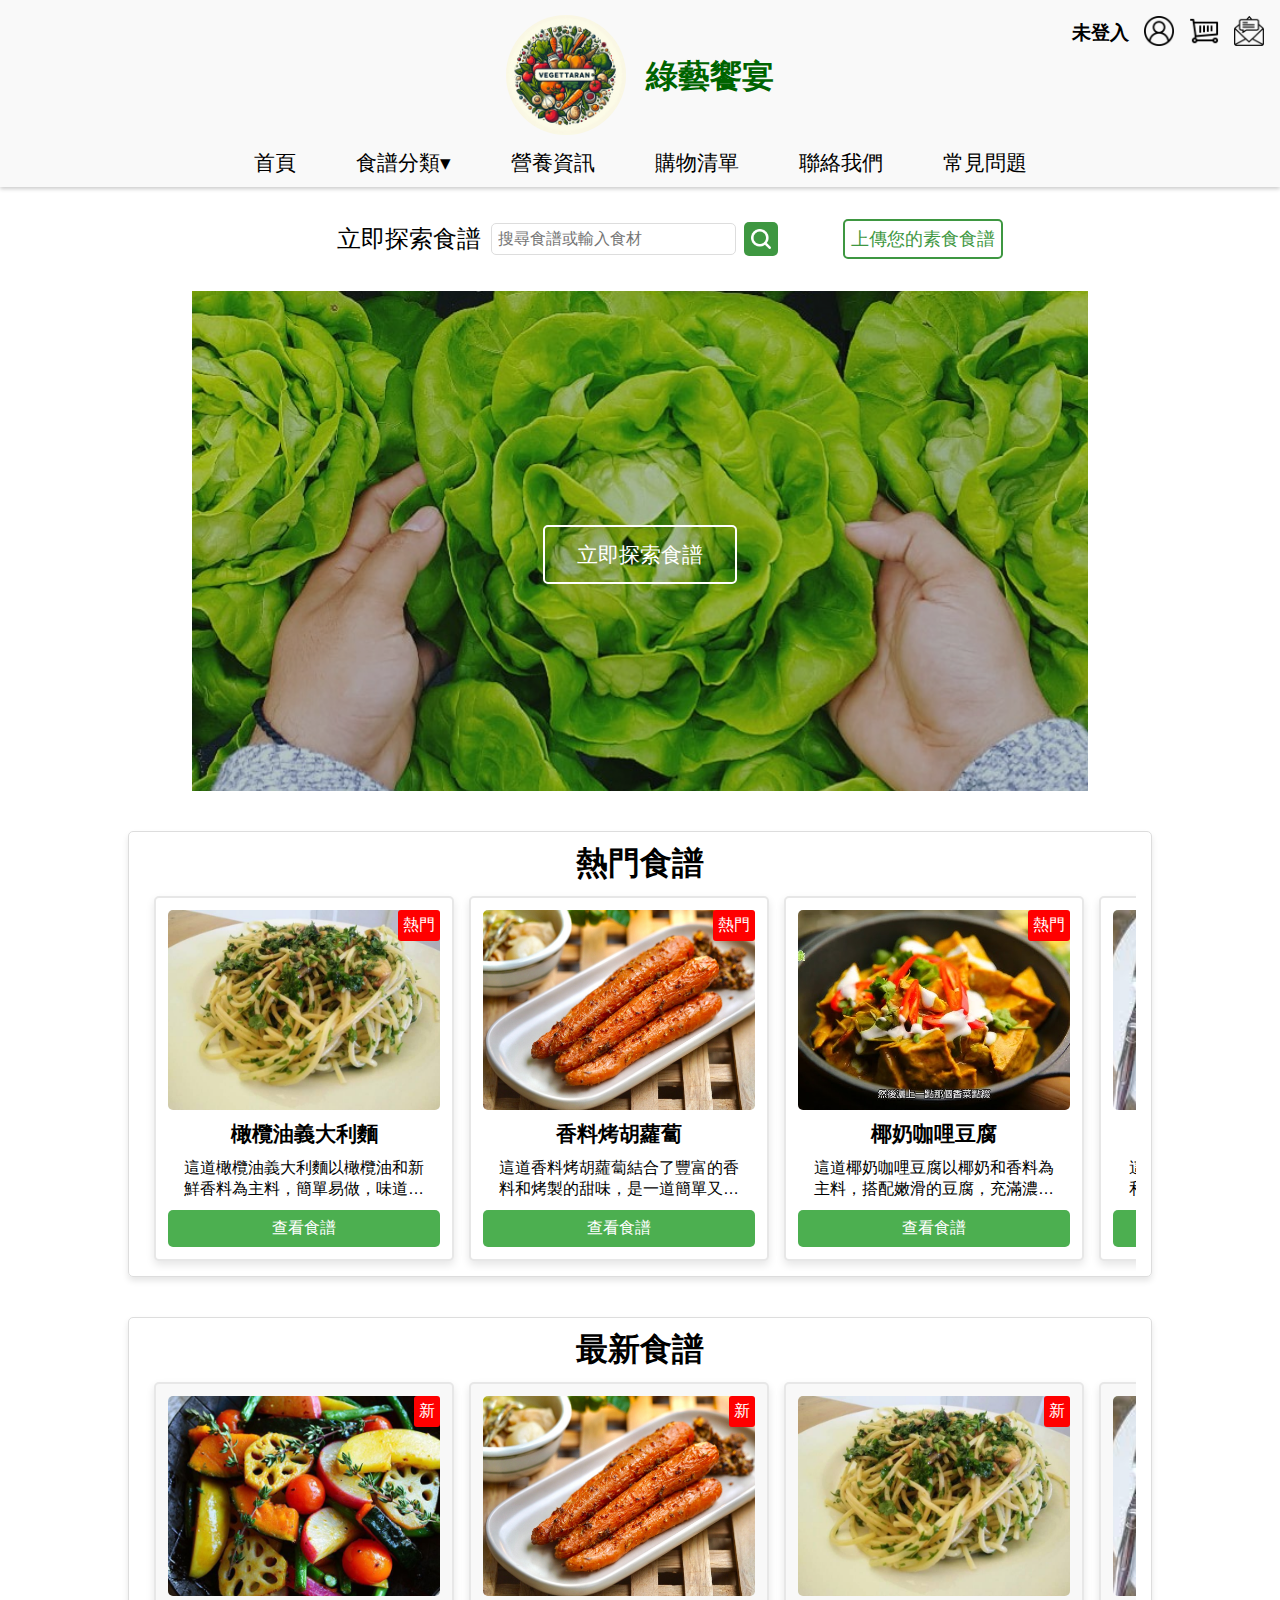
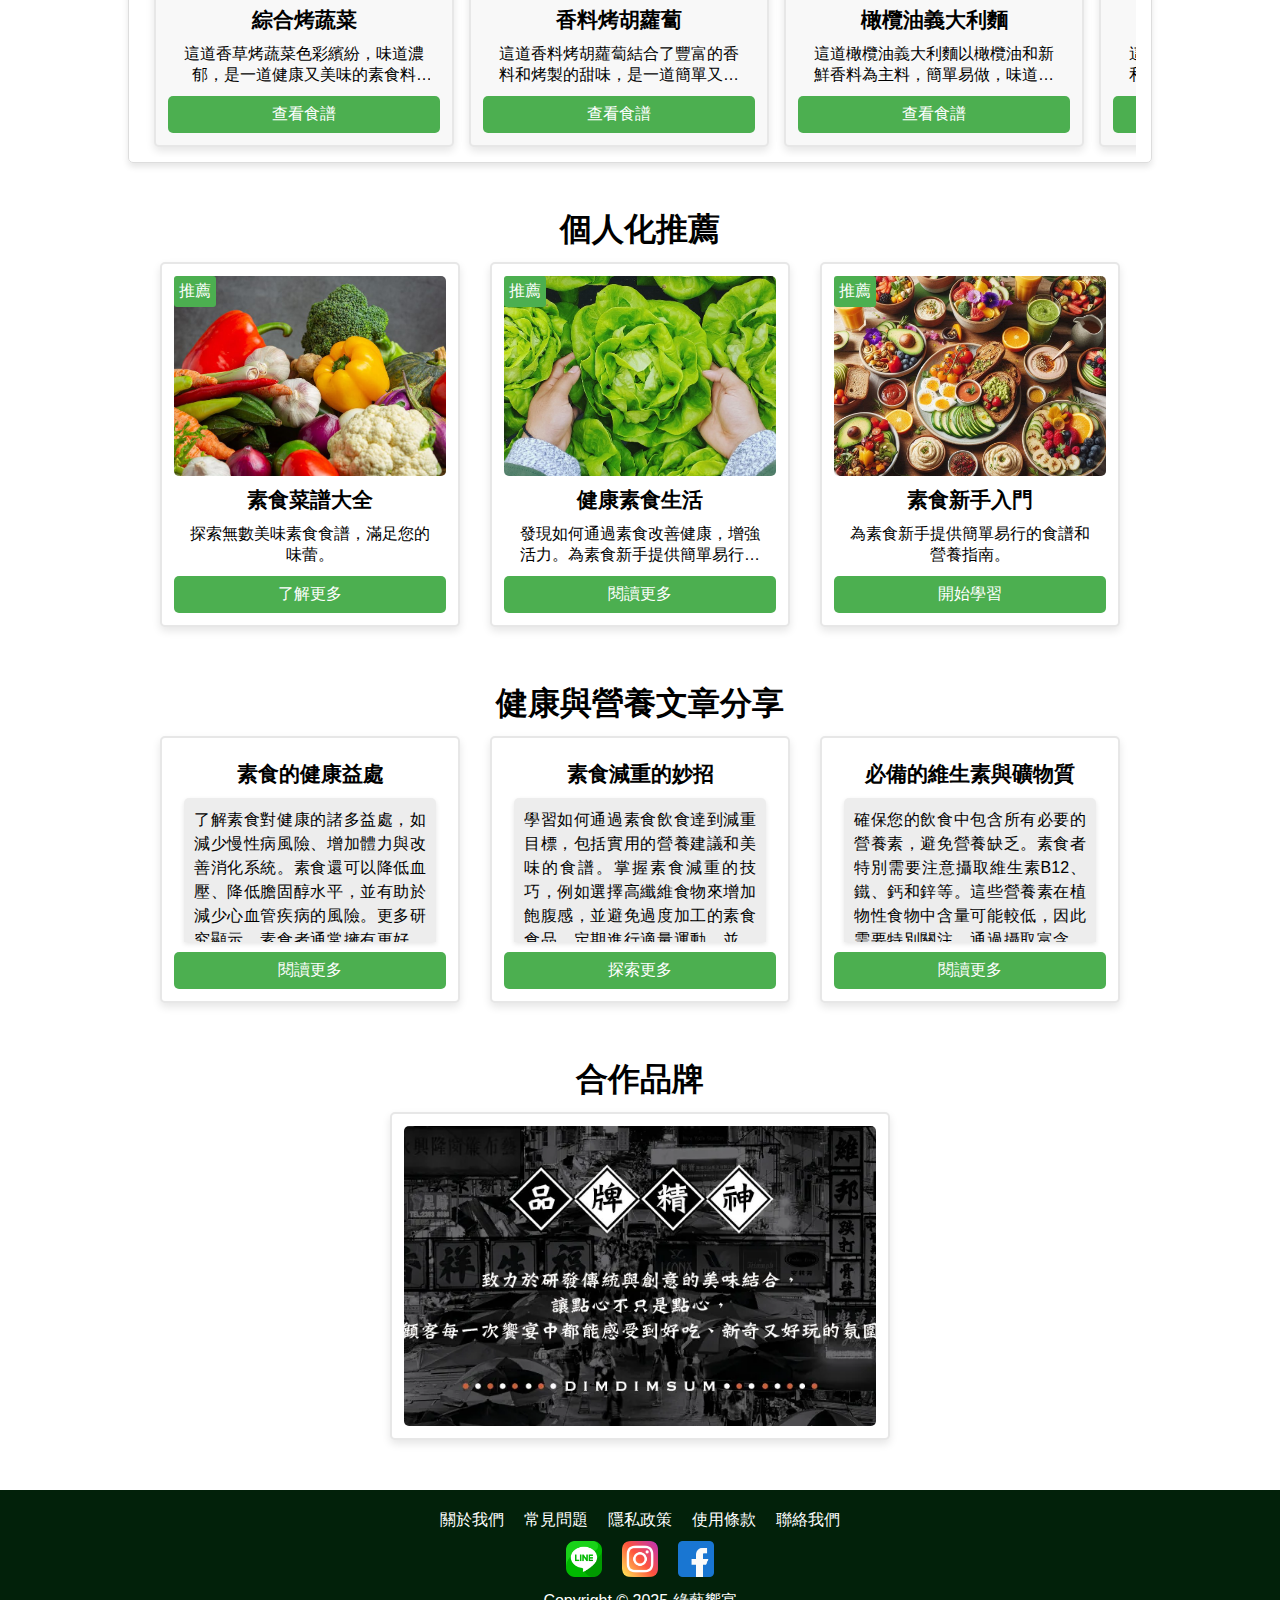
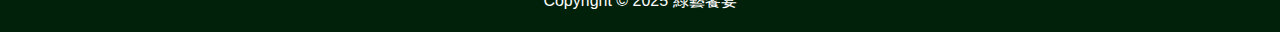
==== commit adcb9794: "新增首頁RWD設置" ====
--- a/index.html
+++ b/index.html
@@ -284,7 +284,7 @@
             </div>
         </section>
 
-        <!-- 合作品牌/推薦 -->
+        <!-- 合作品牌 -->
         <section class="partners">
             <h2>合作品牌</h2>
             <div class="partner-logos">
--- a/CSS/style.css
+++ b/CSS/style.css
@@ -89,8 +89,10 @@
 .health-articles,
 .partner-logos {
     display: flex;
-    gap: 15px;
+    flex-wrap: nowrap;
+    gap: 30px;
     margin: 10px 0;
+    justify-content: center;
 }
 
 /* 卡片設定 */
@@ -267,4 +269,139 @@
     height: 300px;
     border-radius: 5px;
     object-fit: cover;
+}
+
+
+@media (max-width: 1024px) {
+
+    /* 主打橫幅 */
+    .hero-banner {
+        height: 400px;
+        margin: 0 10%;
+    }
+
+    /* 主內容區塊 */
+    .content-container {
+        margin: 40px 5%;
+    }
+
+    /* 個人化、健康與營養、合作品牌區塊 */
+    .recommendation-cards,
+    .health-articles,
+    .partner-logos {
+        width: auto;
+        gap: 15px;
+    }
+
+    /* 卡片設定 */
+    .recommendation-card,
+    .health-article {
+        width: auto;
+        flex: 1;
+        padding: 10px;
+    }
+
+    .recommendation-card h4,
+    .health-article h4 {
+        font-size: 1.2em;
+        margin-top: 5px;
+    }
+}
+
+@media (max-width: 768px) {
+
+    /* 主打橫幅 */
+    .hero-banner {
+        height: 300px;
+        margin: 0 5%;
+    }
+
+    /* 主打橫幅按鈕 */
+    .cta-button {
+        padding: 12px 24px;
+        font-size: 1.1em;
+    }
+
+    /* 主內容區塊 */
+    .content-container {
+        margin: 20px 5%;
+    }
+
+    .content-container h2 {
+        margin-top: 5px;
+        font-size: 1.5em;
+    }
+
+    /* 卡片設定 */
+    .recipe-card,
+    .new-recipe-card,
+    .recommendation-card,
+    .health-article,
+    .partner-logo {
+        width: 300px;
+    }
+
+    /* 推薦與最新區塊 */
+    .recommended-recipes,
+    .new-recipes {
+        padding: 5px 5px;
+    }
+
+    .recipe-cards-container {
+        gap: 10px;
+        padding: 10px 5px;
+    }
+
+    /* 個人化、健康與營養、合作品牌區塊 */
+    .recommendation-cards,
+    .health-articles,
+    .partner-logos {
+        flex-wrap: wrap;
+        flex-direction: column;
+    }
+
+    /* 合作品牌區塊 */
+    .partner-logo {
+        padding: 12px;
+        border: 2px solid #e7e7e7;
+        border-radius: 5px;
+        width: 400px;
+        background-color: white;
+        display: flex;
+        flex-direction: column;
+        justify-content: space-between;
+        box-shadow: 0 4px 8px rgba(0, 0, 0, 0.1);
+    }
+
+    .partner-logo img {
+        width: 100%;
+        height: 240px;
+        border-radius: 5px;
+        object-fit: cover;
+    }
+}
+
+@media (max-width: 480px) {
+
+    /* 主打橫幅 */
+    .hero-banner {
+        height: 200px;
+        margin: 0 5%;
+    }
+
+    /* 主打橫幅按鈕 */
+    .cta-button {
+        padding: 8px 16px;
+        font-size: 1em;
+    }
+
+    /* 卡片設定 */
+    .recipe-card,
+    .new-recipe-card,
+    .recommendation-card,
+    .health-article,
+    .partner-logo {
+        width: 280px;
+        padding: 10px;
+    }
 }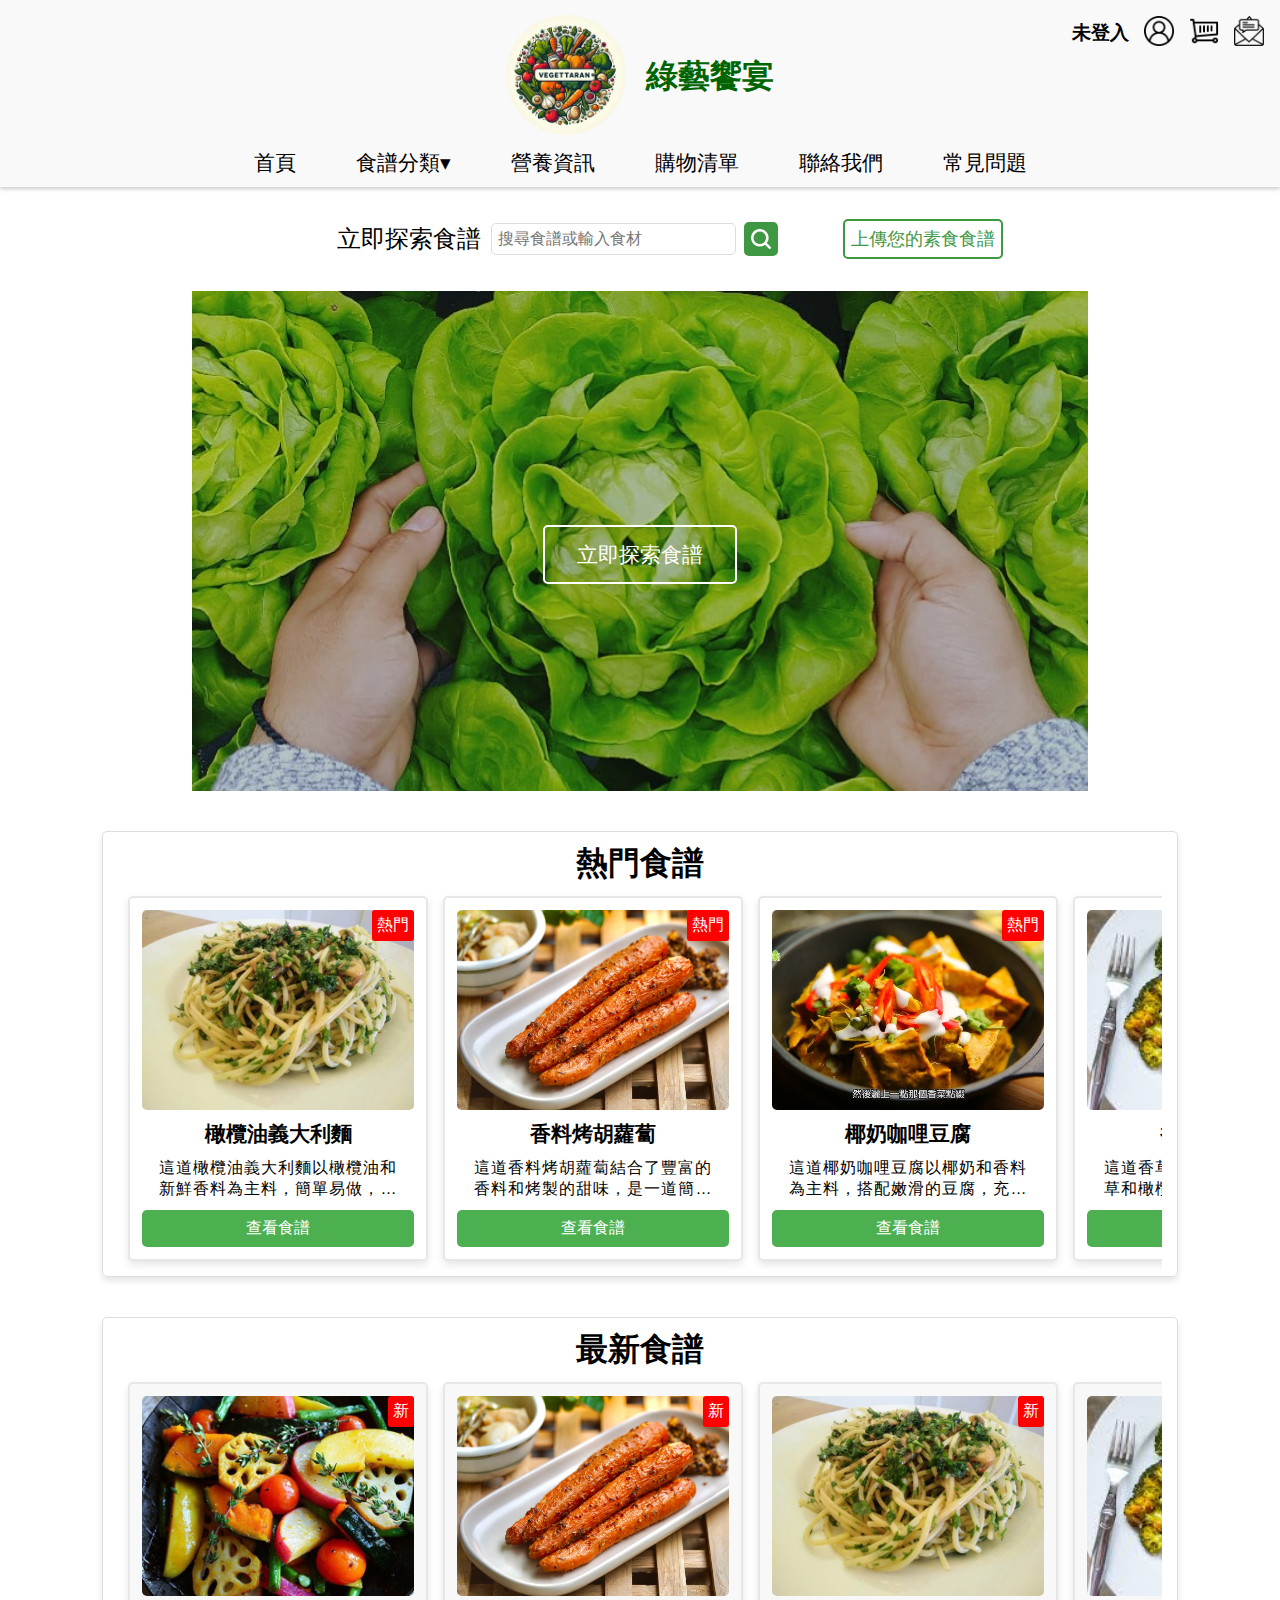
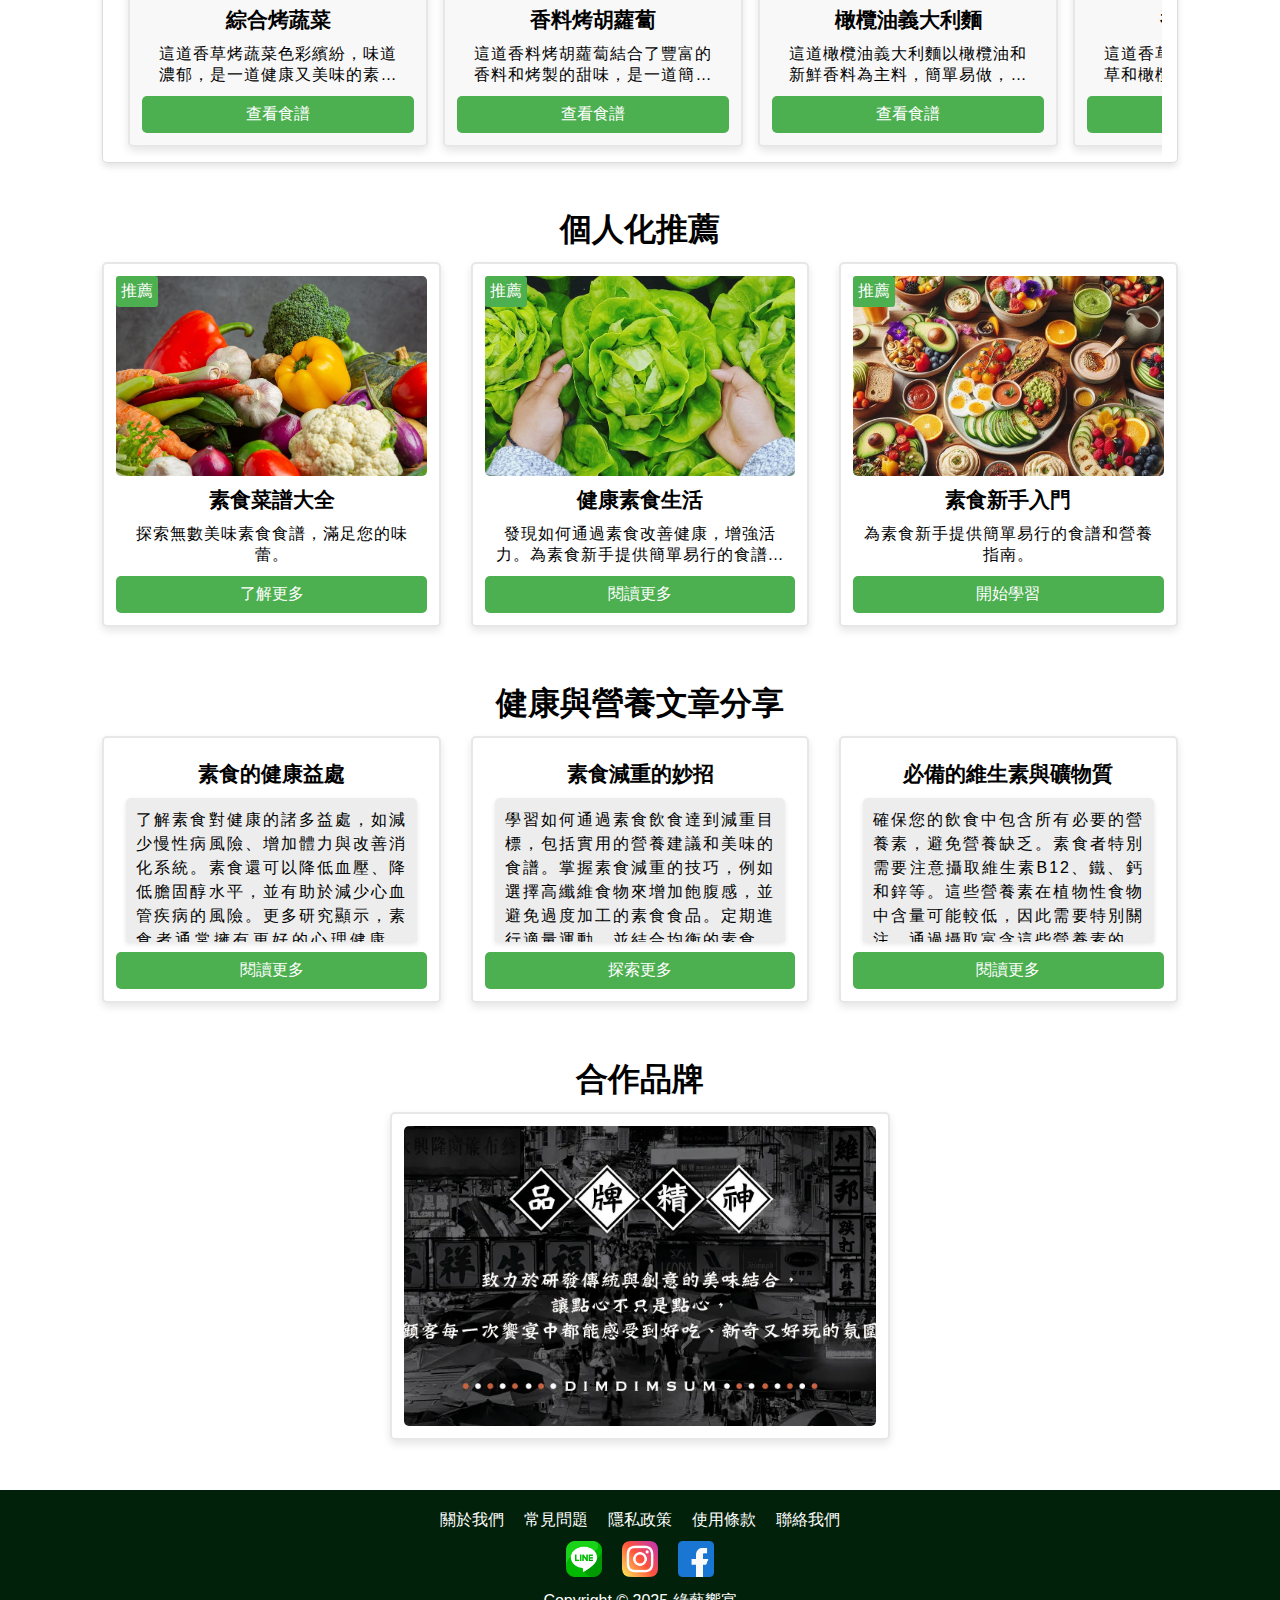
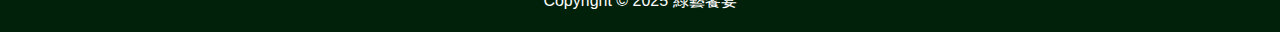
==== commit 010709d3: "首頁選單樣式調整" ====
--- a/index.html
+++ b/index.html
@@ -176,7 +176,6 @@
                     </div>
                 </ul>
             </div>
-
         </nav>
 
         <!-- 第四列 -->
--- a/CSS/style.css
+++ b/CSS/style.css
@@ -46,7 +46,7 @@
 
 /* 主內容區塊 */
 .content-container {
-    margin: 40px 10%;
+    margin: 40px 12%;
     display: flex;
     flex-direction: column;
     gap: 40px;
@@ -84,25 +84,40 @@
     display: none;
 }
 
+/* 卡片設定 */
+.recipe-card,
+.new-recipe-card {
+    width: 300px;
+    flex: 0 0 auto;
+    border: 2px solid #e7e7e7;
+    padding: 12px;
+    border-radius: 5px;
+    background-color: white;
+    display: flex;
+    flex-direction: column;
+    justify-content: space-between;
+    box-shadow: 0 4px 8px rgba(0, 0, 0, 0.1);
+    transition: transform 0.2s, box-shadow 0.2s;
+}
+
 /* 個人化、健康與營養、合作品牌區塊 */
 .recommendation-cards,
 .health-articles,
 .partner-logos {
-    display: flex;
-    flex-wrap: nowrap;
+    width: 100%;
+    display: flex;
+    flex: 1;
     gap: 30px;
     margin: 10px 0;
-    justify-content: center;
+    /* justify-content: center; */
 }
 
 /* 卡片設定 */
-.recipe-card,
-.new-recipe-card,
 .recommendation-card,
 .health-article,
 .partner-logo {
-    width: 300px;
-    flex: 0 0 auto;
+    /* width: 300px; */
+    flex: 1;
     border: 2px solid #e7e7e7;
     padding: 12px;
     border-radius: 5px;
@@ -139,6 +154,7 @@
     -webkit-line-clamp: 2;
     -webkit-box-orient: vertical;
     overflow: hidden;
+    letter-spacing: 1px;
 }
 
 .recipe-card img,
@@ -249,6 +265,7 @@
     -webkit-line-clamp: 6;
     -webkit-box-orient: vertical;
     overflow: hidden;
+    letter-spacing: 2px;
 }
 
 /* 合作品牌/推薦 */
@@ -272,6 +289,19 @@
 }
 
 
+@media (max-width: 1300px) {
+
+    /* 主內容區塊 */
+    .content-container {
+        margin: 40px 8%;
+        display: flex;
+        flex-direction: column;
+        gap: 40px;
+        align-items: center;
+        text-align: center;
+    }
+}
+
 @media (max-width: 1024px) {
 
     /* 主打橫幅 */
@@ -289,7 +319,7 @@
     .recommendation-cards,
     .health-articles,
     .partner-logos {
-        width: auto;
+        flex: auto;
         gap: 15px;
     }
 
@@ -305,6 +335,11 @@
     .health-article h4 {
         font-size: 1.2em;
         margin-top: 5px;
+    }
+
+    /* 健康與營養 */
+    .health-article p {
+        letter-spacing: 1px;
     }
 }
 
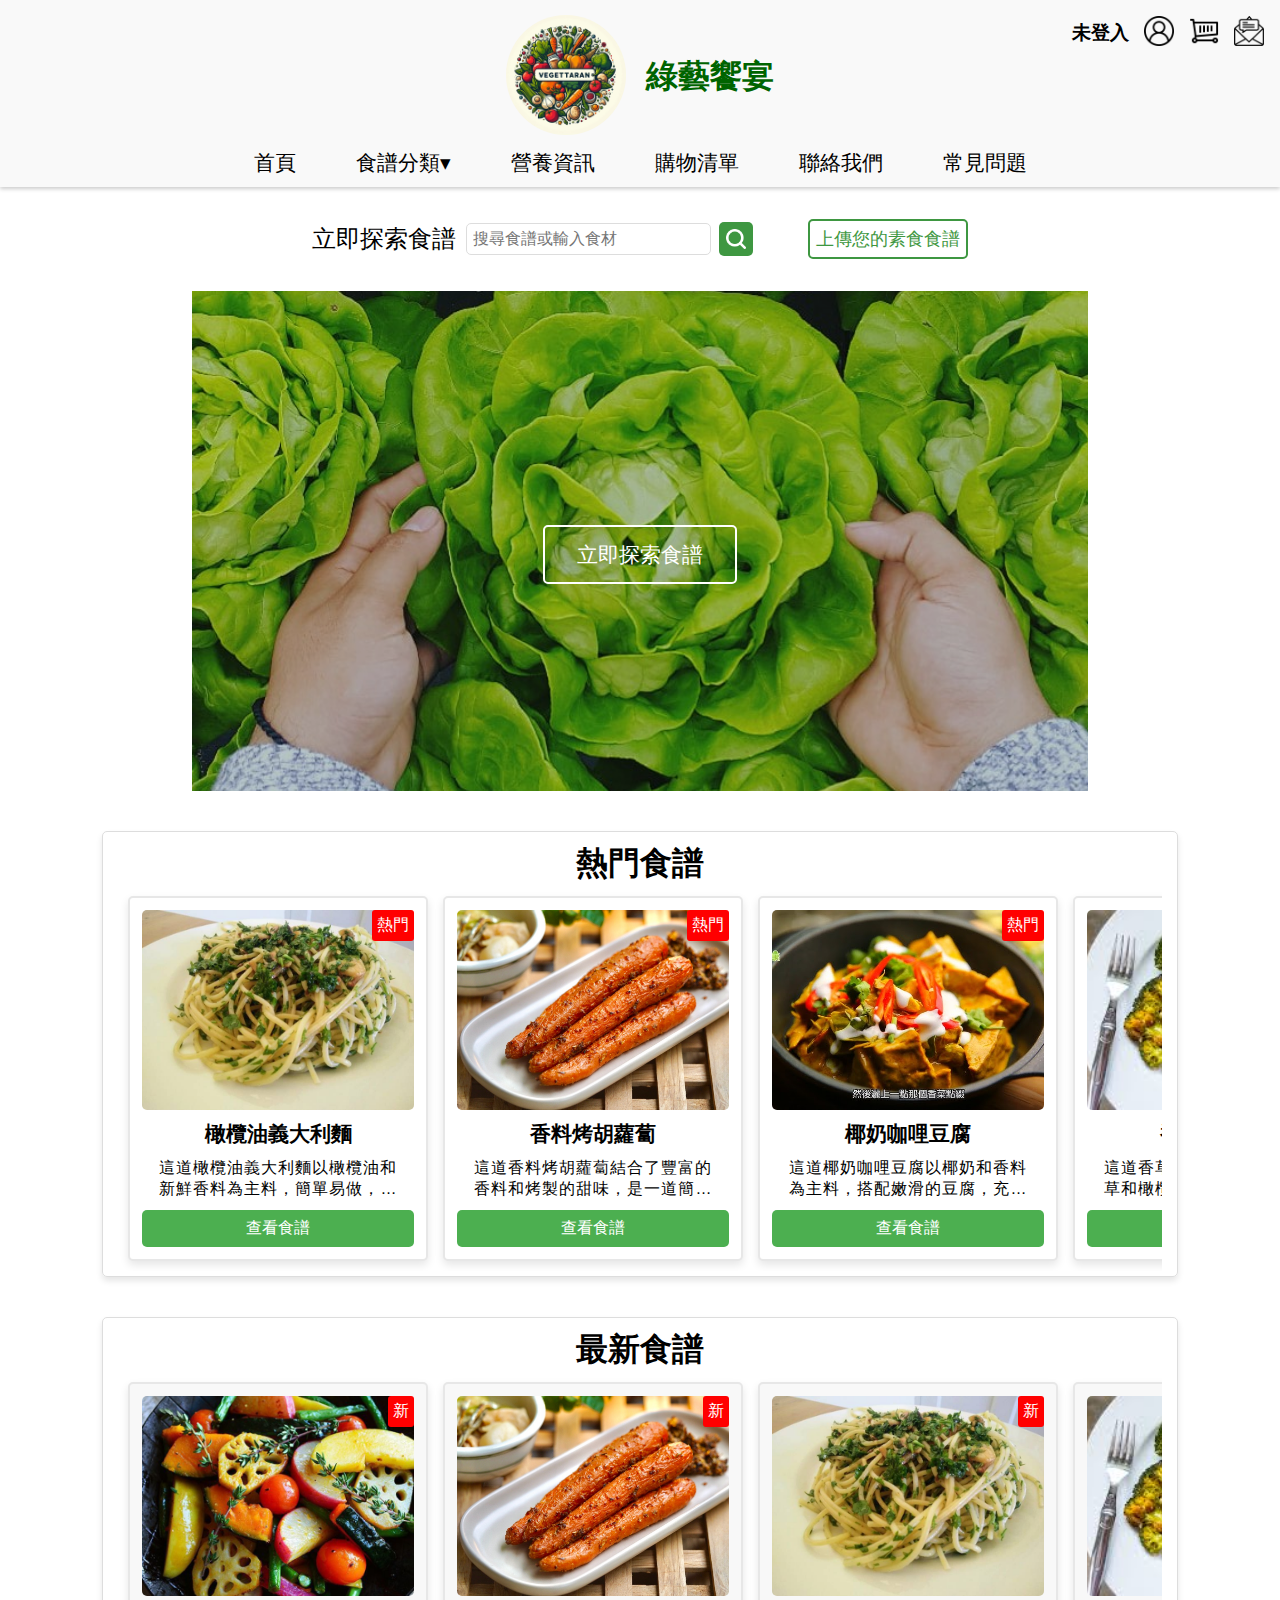
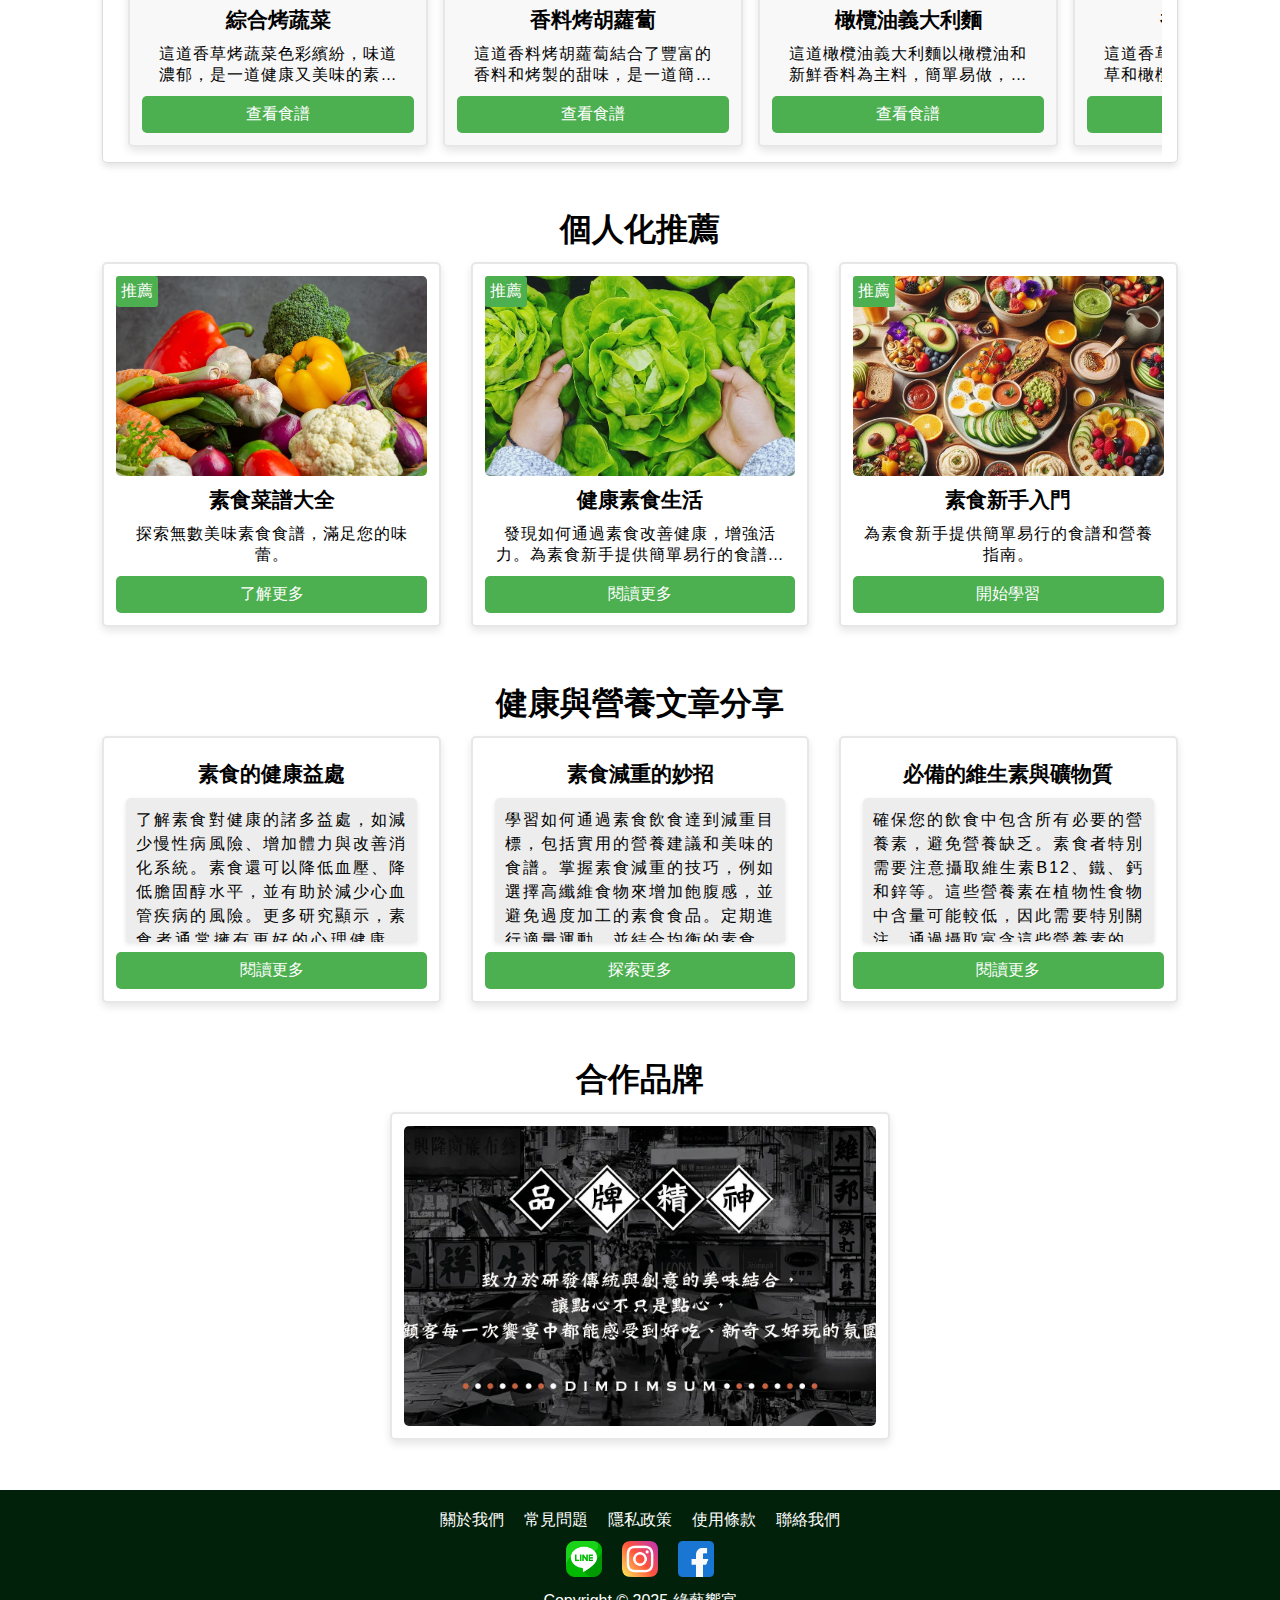
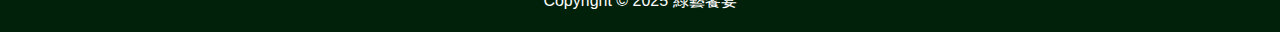
==== commit afdc138c: "動態建立卡片獨立製JS檔案中" ====
--- a/index.html
+++ b/index.html
@@ -301,12 +301,18 @@
     <!-- 頁尾 -->
     <footer>
         <div class="footer-container">
-            <div class="footer-links"> <a href="#">關於我們</a> <a href="#">常見問題</a> <a href="#">隱私政策</a> <a
-                    href="#">使用條款</a> <a href="#">聯絡我們</a> </div>
-            <div class="social-media-icons"> <a href="#"><img class="icon" style="color: green;"
-                        src="./img/icons/line.png" alt="Line"></a> <a href="#"><img class="icon" style="color: green;"
-                        src="./img/icons/instagram.png" alt="Instagram"></a> <a href="#"><img class="icon"
-                        style="color: green;" src="./img/icons/facebook.png" alt="Facebook"></a> </div>
+            <div class="footer-links">
+                <a href="#">關於我們</a>
+                <a href="#">常見問題</a>
+                <a href="#">隱私政策</a>
+                <a href="#">使用條款</a>
+                <a href="#">聯絡我們</a>
+            </div>
+            <div class="social-media-icons">
+                <a href="#"><img src="./img/icons/line.png" alt="Line"></a>
+                <a href="#"><img src="./img/icons/instagram.png" alt="Instagram"></a>
+                <a href="#"><img src="./img/icons/facebook.png" alt="Facebook"></a>
+            </div>
             <p>Copyright &copy; 2025 綠藝饗宴</p>
         </div>
     </footer>
--- a/CSS/style.css
+++ b/CSS/style.css
@@ -439,4 +439,22 @@
         width: 280px;
         padding: 10px;
     }
+
+    /* 熱門食譜 */
+    .recipe-card::after {
+        top: 10px;
+        right: 10px;
+    }
+
+    /* 最新食譜 */
+    .new-recipe-card::after {
+        top: 10px;
+        right: 10px;
+    }
+
+    /* 個人化推薦 */
+    .recommendation-card::after {
+        top: 10px;
+        left: 10px;
+    }
 }